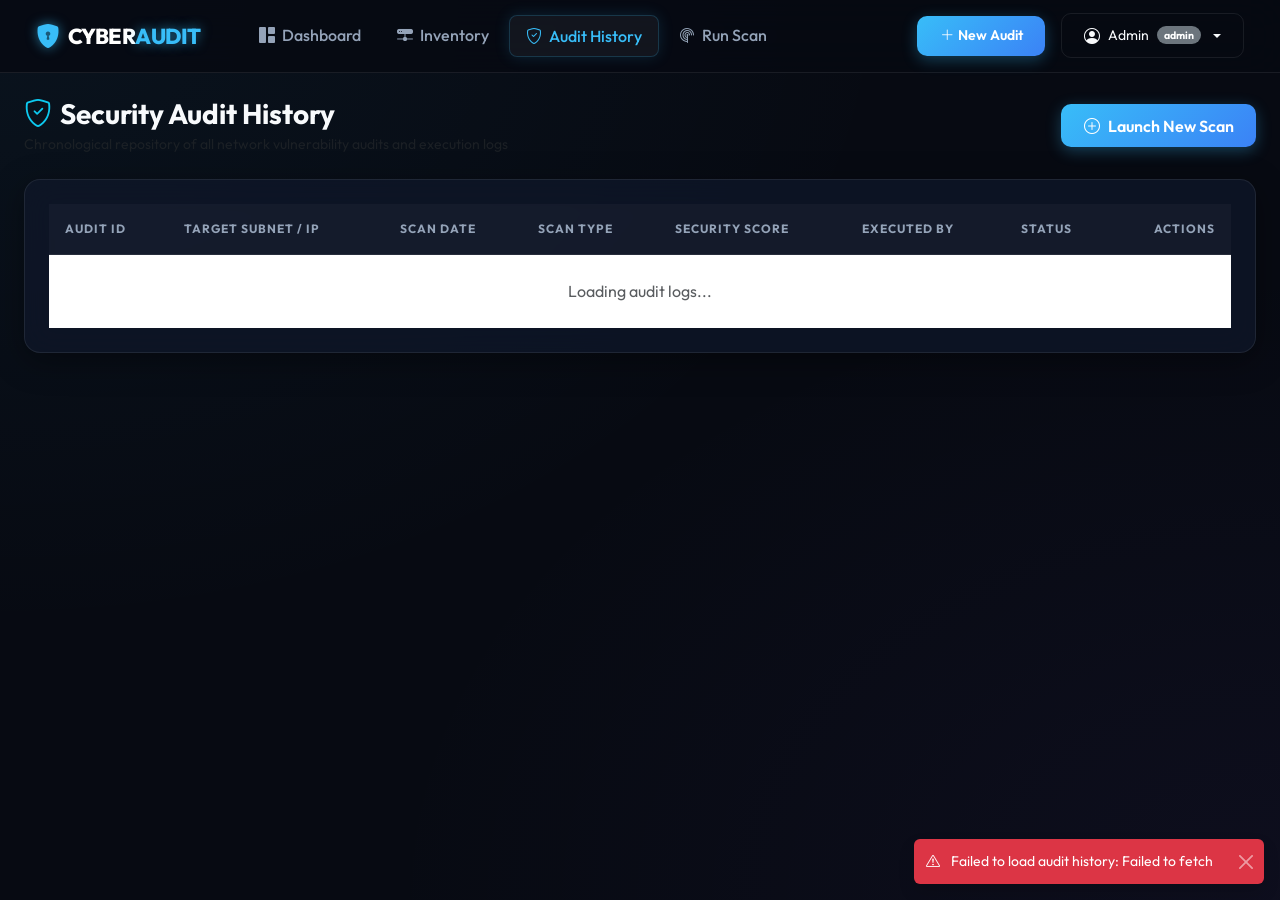
==== frontend/audit-details.html @ fce250d8 "dev started" ====
<!DOCTYPE html>
<html lang="en">
<head>
  <meta charset="UTF-8">
  <meta name="viewport" content="width=device-width, initial-scale=1.0">
  <title>Audit Report Details - Cybersecurity Audit Platform</title>
  <!-- Bootstrap 5 CSS -->
  <link href="https://cdn.jsdelivr.net/npm/bootstrap@5.3.2/dist/css/bootstrap.min.css" rel="stylesheet">
  <!-- Bootstrap Icons -->
  <link rel="stylesheet" href="https://cdn.jsdelivr.net/npm/bootstrap-icons@1.11.1/font/bootstrap-icons.css">
  <!-- Custom Cyber Styling -->
  <link rel="stylesheet" href="css/style.css">
</head>
<body>

  <!-- Mount Point for Top Navigation -->
  <div id="navbar-mount"></div>

  <!-- Main Container -->
  <main class="container-fluid px-lg-4 py-4">

    <!-- Back Button & Header Actions -->
    <div class="d-flex align-items-center justify-content-between mb-4">
      <a href="audits.html" class="btn btn-cyber-outline btn-sm d-inline-flex align-items-center gap-2">
        <i class="bi bi-arrow-left"></i> Back to Audit History
      </a>
      <div class="d-flex gap-2">
        <button id="rescan-current-btn" class="btn btn-cyber-primary btn-sm d-flex align-items-center gap-1">
          <i class="bi bi-arrow-repeat"></i> Re-run Audit
        </button>
        <button id="delete-current-btn" class="btn btn-cyber-danger btn-sm d-flex align-items-center gap-1">
          <i class="bi bi-trash"></i> Delete Report
        </button>
      </div>
    </div>

    <!-- Audit Header Hero Banner -->
    <div class="cyber-card p-4 mb-4" id="report-hero">
      <div class="text-center py-4 text-muted">Loading audit metadata...</div>
    </div>

    <!-- Statistics & Recommendations Grid -->
    <div class="row g-4 mb-4">
      <!-- Vulnerability Severity Count Cards -->
      <div class="col-lg-6">
        <div class="cyber-card p-4 h-100">
          <h5 class="fw-bold mb-3 d-flex align-items-center gap-2">
            <i class="bi bi-bar-chart-fill text-info"></i>
            <span>Vulnerability Metrics</span>
          </h5>
          <div class="row g-3" id="stats-grid">
            <div class="col-6 col-md-3 text-center p-3 rounded-3" style="background:rgba(244,63,94,0.1); border:1px solid rgba(244,63,94,0.2);">
              <div class="text-rose text-uppercase fw-semibold small">Critical</div>
              <h2 id="stat-critical" class="fw-bold mb-0 text-danger">0</h2>
            </div>
            <div class="col-6 col-md-3 text-center p-3 rounded-3" style="background:rgba(249,115,22,0.1); border:1px solid rgba(249,115,22,0.2);">
              <div class="text-uppercase fw-semibold small" style="color:var(--color-high);">High</div>
              <h2 id="stat-high" class="fw-bold mb-0" style="color:var(--color-high);">0</h2>
            </div>
            <div class="col-6 col-md-3 text-center p-3 rounded-3" style="background:rgba(234,179,8,0.1); border:1px solid rgba(234,179,8,0.2);">
              <div class="text-uppercase fw-semibold small" style="color:var(--color-medium);">Medium</div>
              <h2 id="stat-medium" class="fw-bold mb-0" style="color:var(--color-medium);">0</h2>
            </div>
            <div class="col-6 col-md-3 text-center p-3 rounded-3" style="background:rgba(6,182,212,0.1); border:1px solid rgba(6,182,212,0.2);">
              <div class="text-uppercase fw-semibold small" style="color:var(--color-low);">Low</div>
              <h2 id="stat-low" class="fw-bold mb-0" style="color:var(--color-low);">0</h2>
            </div>
          </div>
        </div>
      </div>

      <!-- Executive Recommendations -->
      <div class="col-lg-6">
        <div class="cyber-card p-4 h-100">
          <h5 class="fw-bold mb-3 d-flex align-items-center gap-2">
            <i class="bi bi-lightbulb-fill text-warning"></i>
            <span>Executive Remediation Guidance</span>
          </h5>
          <ul class="list-group list-group-flush bg-transparent" id="recommendations-list">
            <li class="list-group-item bg-transparent text-muted border-secondary py-2">No specific recommendations recorded.</li>
          </ul>
        </div>
      </div>
    </div>

    <!-- Scanned Devices & Findings Breakdown -->
    <div class="cyber-card p-4">
      <h5 class="fw-bold mb-3 d-flex align-items-center gap-2">
        <i class="bi bi-hdd-network-fill text-info"></i>
        <span>Scanned Devices & Vulnerability Breakdown</span>
      </h5>
      <div id="devices-container">
        <div class="text-center py-4 text-muted">Loading scanned hosts...</div>
      </div>
    </div>

  </main>

  <!-- Bootstrap Bundle JS -->
  <script src="https://cdn.jsdelivr.net/npm/bootstrap@5.3.2/dist/js/bootstrap.bundle.min.js"></script>
  <!-- Page Scripts -->
  <script type="module" src="js/audit-details.js"></script>
</body>
</html>
---- frontend/css/style.css ----
/* ==========================================================================
   Cybersecurity Audit Platform - Dark Theme & Glassmorphism Design System
   ========================================================================== */

@import url('https://fonts.googleapis.com/css2?family=Outfit:wght@300;400;500;600;700;800&family=JetBrains+Mono:wght@400;500;600&display=swap');

:root {
  --bg-dark: #070a12;
  --bg-card: rgba(15, 23, 42, 0.75);
  --bg-card-hover: rgba(30, 41, 59, 0.85);
  --border-color: rgba(255, 255, 255, 0.08);
  --border-glow: rgba(56, 189, 248, 0.3);

  --accent-cyan: #38bdf8;
  --accent-blue: #3b82f6;
  --accent-purple: #8b5cf6;

  --color-critical: #f43f5e;
  --color-high: #f97316;
  --color-medium: #eab308;
  --color-low: #06b6d4;
  --color-safe: #10b981;

  --text-main: #f8fafc;
  --text-muted: #94a3b8;

  --font-main: 'Outfit', -apple-system, BlinkMacSystemFont, sans-serif;
  --font-code: 'JetBrains Mono', monospace;
}

body {
  background-color: var(--bg-dark);
  background-image: 
    radial-gradient(at 0% 0%, rgba(56, 189, 248, 0.05) 0px, transparent 50%),
    radial-gradient(at 100% 100%, rgba(139, 92, 246, 0.05) 0px, transparent 50%);
  background-attachment: fixed;
  color: var(--text-main);
  font-family: var(--font-main);
  min-height: 100vh;
  margin: 0;
}

/* Scrollbar */
::-webkit-scrollbar {
  width: 8px;
  height: 8px;
}
::-webkit-scrollbar-track {
  background: var(--bg-dark);
}
::-webkit-scrollbar-thumb {
  background: rgba(255, 255, 255, 0.15);
  border-radius: 4px;
}
::-webkit-scrollbar-thumb:hover {
  background: var(--accent-cyan);
}

/* Glassmorphism Cards */
.cyber-card {
  background: var(--bg-card);
  backdrop-filter: blur(16px);
  -webkit-backdrop-filter: blur(16px);
  border: 1px solid var(--border-color);
  border-radius: 16px;
  box-shadow: 0 8px 32px 0 rgba(0, 0, 0, 0.37);
  transition: all 0.3s ease;
}

.cyber-card:hover {
  border-color: var(--border-glow);
  transform: translateY(-2px);
}

/* Navigation Bar */
.navbar-cyber {
  background: rgba(7, 10, 18, 0.85);
  backdrop-filter: blur(20px);
  border-bottom: 1px solid var(--border-color);
  padding: 0.8rem 1.5rem;
}

.navbar-brand {
  font-weight: 800;
  font-size: 1.35rem;
  letter-spacing: -0.5px;
  color: #fff !important;
}
.brand-glow {
  color: var(--accent-cyan);
  text-shadow: 0 0 12px rgba(56, 189, 248, 0.6);
}

.nav-link {
  color: var(--text-muted) !important;
  font-weight: 500;
  padding: 0.5rem 1rem !important;
  border-radius: 8px;
  transition: all 0.2s ease;
  margin: 0 2px;
}

.nav-link:hover, .nav-link.active {
  color: #fff !important;
  background: rgba(255, 255, 255, 0.05);
}

.nav-link.active {
  color: var(--accent-cyan) !important;
  border: 1px solid rgba(56, 189, 248, 0.2);
  box-shadow: 0 0 15px rgba(56, 189, 248, 0.15);
}

/* Buttons */
.btn-cyber-primary {
  background: linear-gradient(135deg, var(--accent-cyan), var(--accent-blue));
  border: none;
  color: #fff;
  font-weight: 600;
  border-radius: 10px;
  padding: 0.6rem 1.4rem;
  box-shadow: 0 4px 15px rgba(56, 189, 248, 0.3);
  transition: all 0.3s ease;
}
.btn-cyber-primary:hover {
  transform: translateY(-1px);
  box-shadow: 0 6px 20px rgba(56, 189, 248, 0.5);
  color: #fff;
}

.btn-cyber-outline {
  background: transparent;
  border: 1px solid var(--border-color);
  color: var(--text-main);
  border-radius: 10px;
  padding: 0.6rem 1.4rem;
  transition: all 0.3s ease;
}
.btn-cyber-outline:hover {
  background: rgba(255, 255, 255, 0.08);
  border-color: var(--accent-cyan);
  color: var(--accent-cyan);
}

.btn-cyber-danger {
  background: rgba(244, 63, 94, 0.15);
  border: 1px solid rgba(244, 63, 94, 0.3);
  color: var(--color-critical);
  border-radius: 10px;
  padding: 0.4rem 1rem;
  transition: all 0.3s ease;
}
.btn-cyber-danger:hover {
  background: var(--color-critical);
  color: #fff;
}

/* Badges */
.badge-cyber {
  font-weight: 600;
  padding: 0.35em 0.75em;
  border-radius: 6px;
  font-size: 0.75rem;
  letter-spacing: 0.5px;
  text-transform: uppercase;
}
.bg-critical {
  background: rgba(244, 63, 94, 0.2);
  color: #fecdd3;
  border: 1px solid rgba(244, 63, 94, 0.4);
}
.bg-high {
  background: rgba(249, 115, 22, 0.2);
  color: #ffedd5;
  border: 1px solid rgba(249, 115, 22, 0.4);
}
.bg-medium {
  background: rgba(234, 179, 8, 0.2);
  color: #fef08a;
  border: 1px solid rgba(234, 179, 8, 0.4);
}
.bg-low {
  background: rgba(6, 182, 212, 0.2);
  color: #cffaff;
  border: 1px solid rgba(6, 182, 212, 0.4);
}
.bg-safe {
  background: rgba(16, 185, 129, 0.2);
  color: #a7f3d0;
  border: 1px solid rgba(16, 185, 129, 0.4);
}

/* Security Score Radial Gauge */
.score-circle {
  width: 140px;
  height: 140px;
  border-radius: 50%;
  background: conic-gradient(var(--score-color, var(--accent-cyan)) calc(var(--score, 0) * 1%), rgba(255, 255, 255, 0.05) 0);
  display: flex;
  align-items: center;
  justify-content: center;
  position: relative;
  box-shadow: 0 0 25px rgba(56, 189, 248, 0.2);
}
.score-inner {
  width: 110px;
  height: 110px;
  border-radius: 50%;
  background: #0b1120;
  display: flex;
  flex-direction: column;
  align-items: center;
  justify-content: center;
}
.score-val {
  font-size: 2.2rem;
  font-weight: 800;
  color: #fff;
  line-height: 1;
}
.score-lbl {
  font-size: 0.65rem;
  color: var(--text-muted);
  text-transform: uppercase;
  letter-spacing: 1px;
}

/* Tables */
.table-cyber {
  color: var(--text-main);
  vertical-align: middle;
}
.table-cyber th {
  background: rgba(255, 255, 255, 0.03);
  color: var(--text-muted);
  font-size: 0.75rem;
  text-transform: uppercase;
  letter-spacing: 1px;
  border-bottom: 1px solid var(--border-color);
  padding: 1rem;
}
.table-cyber td {
  border-bottom: 1px solid rgba(255, 255, 255, 0.04);
  padding: 1rem;
}
.table-cyber tbody tr:hover {
  background: rgba(255, 255, 255, 0.03);
}

/* Status Indicator Dot */
.status-dot {
  width: 8px;
  height: 8px;
  border-radius: 50%;
  display: inline-block;
  margin-right: 6px;
}
.dot-online {
  background-color: var(--color-safe);
  box-shadow: 0 0 8px var(--color-safe);
}
.dot-offline {
  background-color: var(--color-critical);
}

/* Radar Scan Pulse */
.radar-container {
  width: 220px;
  height: 220px;
  border-radius: 50%;
  border: 1px solid rgba(56, 189, 248, 0.3);
  position: relative;
  display: flex;
  align-items: center;
  justify-content: center;
  margin: 0 auto;
}
.radar-container::before {
  content: '';
  position: absolute;
  width: 140px;
  height: 140px;
  border-radius: 50%;
  border: 1px dashed rgba(56, 189, 248, 0.2);
}
.radar-sweep {
  position: absolute;
  width: 110px;
  height: 110px;
  top: 0;
  right: 0;
  background: linear-gradient(45deg, rgba(56, 189, 248, 0.4), transparent);
  border-radius: 100% 0 0 0;
  transform-origin: bottom left;
  animation: radar-spin 2s linear infinite;
}

@keyframes radar-spin {
  from { transform: rotate(0deg); }
  to { transform: rotate(360deg); }
}

/* Code font snippet */
.code-box {
  font-family: var(--font-code);
  background: rgba(0, 0, 0, 0.4);
  border-radius: 6px;
  padding: 0.25rem 0.5rem;
  color: var(--accent-cyan);
  font-size: 0.85rem;
}
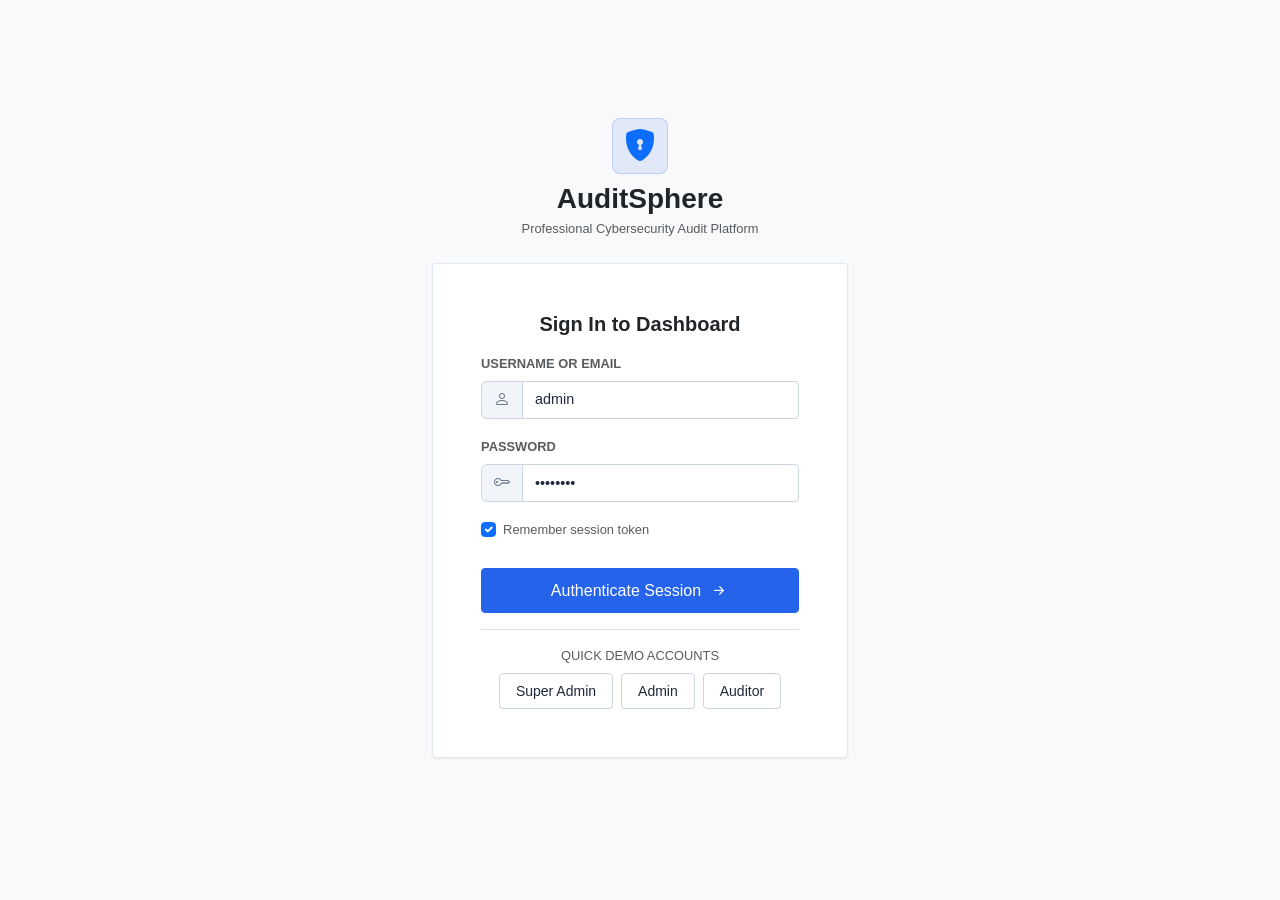
==== commit fd8ef485: "front started engine changes started" ====
--- a/frontend/audit-details.html
+++ b/frontend/audit-details.html
@@ -3,102 +3,174 @@
 <head>
   <meta charset="UTF-8">
   <meta name="viewport" content="width=device-width, initial-scale=1.0">
-  <title>Audit Report Details - Cybersecurity Audit Platform</title>
+  <title>Audit Details - AuditSphere</title>
   <!-- Bootstrap 5 CSS -->
   <link href="https://cdn.jsdelivr.net/npm/bootstrap@5.3.2/dist/css/bootstrap.min.css" rel="stylesheet">
   <!-- Bootstrap Icons -->
   <link rel="stylesheet" href="https://cdn.jsdelivr.net/npm/bootstrap-icons@1.11.1/font/bootstrap-icons.css">
-  <!-- Custom Cyber Styling -->
+  <!-- Custom Styling -->
   <link rel="stylesheet" href="css/style.css">
 </head>
 <body>
 
-  <!-- Mount Point for Top Navigation -->
+  <!-- Sidebar & Topbar Mount Point -->
   <div id="navbar-mount"></div>
 
-  <!-- Main Container -->
-  <main class="container-fluid px-lg-4 py-4">
-
-    <!-- Back Button & Header Actions -->
-    <div class="d-flex align-items-center justify-content-between mb-4">
-      <a href="audits.html" class="btn btn-cyber-outline btn-sm d-inline-flex align-items-center gap-2">
-        <i class="bi bi-arrow-left"></i> Back to Audit History
-      </a>
-      <div class="d-flex gap-2">
-        <button id="rescan-current-btn" class="btn btn-cyber-primary btn-sm d-flex align-items-center gap-1">
-          <i class="bi bi-arrow-repeat"></i> Re-run Audit
-        </button>
-        <button id="delete-current-btn" class="btn btn-cyber-danger btn-sm d-flex align-items-center gap-1">
-          <i class="bi bi-trash"></i> Delete Report
-        </button>
-      </div>
-    </div>
-
-    <!-- Audit Header Hero Banner -->
-    <div class="cyber-card p-4 mb-4" id="report-hero">
-      <div class="text-center py-4 text-muted">Loading audit metadata...</div>
-    </div>
-
-    <!-- Statistics & Recommendations Grid -->
-    <div class="row g-4 mb-4">
-      <!-- Vulnerability Severity Count Cards -->
-      <div class="col-lg-6">
-        <div class="cyber-card p-4 h-100">
-          <h5 class="fw-bold mb-3 d-flex align-items-center gap-2">
-            <i class="bi bi-bar-chart-fill text-info"></i>
-            <span>Vulnerability Metrics</span>
-          </h5>
-          <div class="row g-3" id="stats-grid">
-            <div class="col-6 col-md-3 text-center p-3 rounded-3" style="background:rgba(244,63,94,0.1); border:1px solid rgba(244,63,94,0.2);">
-              <div class="text-rose text-uppercase fw-semibold small">Critical</div>
-              <h2 id="stat-critical" class="fw-bold mb-0 text-danger">0</h2>
-            </div>
-            <div class="col-6 col-md-3 text-center p-3 rounded-3" style="background:rgba(249,115,22,0.1); border:1px solid rgba(249,115,22,0.2);">
-              <div class="text-uppercase fw-semibold small" style="color:var(--color-high);">High</div>
-              <h2 id="stat-high" class="fw-bold mb-0" style="color:var(--color-high);">0</h2>
-            </div>
-            <div class="col-6 col-md-3 text-center p-3 rounded-3" style="background:rgba(234,179,8,0.1); border:1px solid rgba(234,179,8,0.2);">
-              <div class="text-uppercase fw-semibold small" style="color:var(--color-medium);">Medium</div>
-              <h2 id="stat-medium" class="fw-bold mb-0" style="color:var(--color-medium);">0</h2>
-            </div>
-            <div class="col-6 col-md-3 text-center p-3 rounded-3" style="background:rgba(6,182,212,0.1); border:1px solid rgba(6,182,212,0.2);">
-              <div class="text-uppercase fw-semibold small" style="color:var(--color-low);">Low</div>
-              <h2 id="stat-low" class="fw-bold mb-0" style="color:var(--color-low);">0</h2>
-            </div>
-          </div>
+  <!-- Main Content Wrapper -->
+  <main class="main-wrapper">
+    <div class="content-container">
+      
+      <!-- Page Header & Action Bar -->
+      <div class="d-flex flex-wrap justify-content-between align-items-center mb-4 gap-2 border-bottom pb-3">
+        <div>
+          <h2 class="fw-bold mb-1 text-dark" id="page-title">Audit Report Detail</h2>
+          <p class="text-muted mb-0">Detailed vulnerability analysis, threat severity metrics, CVE intelligence, and historical comparisons.</p>
+        </div>
+        <div class="d-flex gap-2">
+          <a href="#" id="download-pdf-btn" target="_blank" class="btn btn-cyber-outline">
+            <i class="bi bi-file-earmark-pdf me-1"></i>Download PDF
+          </a>
+          <button id="rescan-current-btn" class="btn btn-cyber-primary">
+            <i class="bi bi-arrow-repeat me-1"></i>Re-run Audit
+          </button>
+          <button id="delete-current-btn" class="btn btn-cyber-danger">
+            <i class="bi bi-trash"></i>
+          </button>
         </div>
       </div>
 
-      <!-- Executive Recommendations -->
-      <div class="col-lg-6">
-        <div class="cyber-card p-4 h-100">
-          <h5 class="fw-bold mb-3 d-flex align-items-center gap-2">
-            <i class="bi bi-lightbulb-fill text-warning"></i>
-            <span>Executive Remediation Guidance</span>
-          </h5>
-          <ul class="list-group list-group-flush bg-transparent" id="recommendations-list">
-            <li class="list-group-item bg-transparent text-muted border-secondary py-2">No specific recommendations recorded.</li>
-          </ul>
+      <!-- Main Columns Grid -->
+      <div class="row g-4">
+        
+        <!-- Left Column: Score, Statistics, Metadata, Recommendations -->
+        <div class="col-lg-4">
+          
+          <!-- Overall Security Score Card (full mode only) -->
+          <div id="score-section" class="cyber-card text-center mb-4">
+            <h6 class="stat-card-title mb-3">Overall Security Score</h6>
+            <div id="score-circle-element" class="score-circle mb-3" style="--score: 0; --score-color: var(--primary);">
+              <div class="score-inner">
+                <span id="score-value" class="score-val">--</span>
+                <span class="score-lbl">Score</span>
+              </div>
+            </div>
+            <h5 class="fw-bold mb-1 text-dark" id="score-text-status">Analyzing...</h5>
+            <span class="text-muted small">Postured security score index</span>
+          </div>
+
+          <!-- Audit Metadata Card -->
+          <div class="cyber-card mb-4">
+            <h5 class="fw-bold mb-3 text-dark">
+              <i class="bi bi-info-circle me-1 text-primary"></i>Audit Metadata
+            </h5>
+            <div class="d-flex flex-column gap-2 small text-dark" id="metadata-details">
+              <div class="d-flex justify-content-between border-bottom pb-1.5">
+                <span class="text-muted">Target Network</span>
+                <span class="code-box" id="meta-target">--</span>
+              </div>
+              <div class="d-flex justify-content-between border-bottom pb-1.5">
+                <span class="text-muted">Scan Date</span>
+                <span class="fw-semibold" id="meta-date">--</span>
+              </div>
+              <div class="d-flex justify-content-between border-bottom pb-1.5">
+                <span class="text-muted">Scan Type</span>
+                <span class="fw-semibold text-uppercase text-primary" id="meta-type">--</span>
+              </div>
+              <div class="d-flex justify-content-between border-bottom pb-1.5">
+                <span class="text-muted">Scanner Version</span>
+                <span class="fw-semibold" id="meta-scanner">--</span>
+              </div>
+              <div class="d-flex justify-content-between border-bottom pb-1.5">
+                <span class="text-muted">Rules Version</span>
+                <span class="fw-semibold" id="meta-rules">--</span>
+              </div>
+              <div class="d-flex justify-content-between">
+                <span class="text-muted">Executed By</span>
+                <span class="fw-semibold" id="meta-executor">--</span>
+              </div>
+            </div>
+          </div>
+
+          <!-- Statistics Severity Counters Card (full mode only) -->
+          <div id="stats-section" class="cyber-card mb-4">
+            <h5 class="fw-bold mb-3 text-dark">
+              <i class="bi bi-bug me-1 text-primary"></i>Vulnerability Statistics
+            </h5>
+            <div class="row g-2 text-center text-dark">
+              <div class="col-6">
+                <div class="p-2 border rounded bg-light">
+                  <span class="text-danger fw-bold fs-4 d-block" id="stat-critical">0</span>
+                  <span class="text-muted small uppercase">Critical</span>
+                </div>
+              </div>
+              <div class="col-6">
+                <div class="p-2 border rounded bg-light">
+                  <span class="text-warning fw-bold fs-4 d-block" id="stat-high">0</span>
+                  <span class="text-muted small uppercase">High</span>
+                </div>
+              </div>
+              <div class="col-6">
+                <div class="p-2 border rounded bg-light">
+                  <span class="text-primary fw-bold fs-4 d-block" id="stat-medium">0</span>
+                  <span class="text-muted small uppercase">Medium</span>
+                </div>
+              </div>
+              <div class="col-6">
+                <div class="p-2 border rounded bg-light">
+                  <span class="text-info fw-bold fs-4 d-block" id="stat-low">0</span>
+                  <span class="text-muted small uppercase">Low</span>
+                </div>
+              </div>
+            </div>
+          </div>
+
+          <!-- Recommendations List (full mode only) -->
+          <div id="recommendations-section" class="cyber-card">
+            <h5 class="fw-bold mb-3 text-dark">
+              <i class="bi bi-shield-check me-1 text-primary"></i>Remediation Plan
+            </h5>
+            <ol class="list-group list-group-numbered list-group-flush small" id="recommendations-list">
+              <li class="list-group-item text-muted">No recommendations generated.</li>
+            </ol>
+          </div>
+
         </div>
+
+        <!-- Right Column: Comparison, Devices & Findings Details -->
+        <div class="col-lg-8">
+          
+          <!-- Historical Comparison Card Slot -->
+          <div id="comparison-card" class="cyber-card mb-4 d-none">
+            <h5 class="fw-bold mb-2 text-dark">
+              <i class="bi bi-clock-history me-1 text-primary"></i>Historical Audit Comparison
+            </h5>
+            <div id="comparison-content"></div>
+          </div>
+
+          <!-- Devices Breakdown Card -->
+          <div class="cyber-card">
+            <h5 class="fw-bold mb-3 text-dark">
+              <i class="bi bi-hdd-stack me-1 text-primary"></i><span id="devices-section-title">Discovered Host Breakdowns</span>
+            </h5>
+            <p class="text-muted small">Select a host below to expand service details, CVE vulnerabilities, and NSE script findings.</p>
+            
+            <div id="devices-container">
+              <div class="text-center py-4 text-muted">
+                <div class="spinner-border spinner-border-sm text-primary me-2"></div> Loading discovered devices...
+              </div>
+            </div>
+          </div>
+
+        </div>
+
       </div>
+
     </div>
-
-    <!-- Scanned Devices & Findings Breakdown -->
-    <div class="cyber-card p-4">
-      <h5 class="fw-bold mb-3 d-flex align-items-center gap-2">
-        <i class="bi bi-hdd-network-fill text-info"></i>
-        <span>Scanned Devices & Vulnerability Breakdown</span>
-      </h5>
-      <div id="devices-container">
-        <div class="text-center py-4 text-muted">Loading scanned hosts...</div>
-      </div>
-    </div>
-
   </main>
 
   <!-- Bootstrap Bundle JS -->
   <script src="https://cdn.jsdelivr.net/npm/bootstrap@5.3.2/dist/js/bootstrap.bundle.min.js"></script>
   <!-- Page Scripts -->
-  <script type="module" src="js/audit-details.js"></script>
+  <script type="module" src="js/audit-details.js?v=1.0.3"></script>
 </body>
 </html>
--- a/frontend/css/style.css
+++ b/frontend/css/style.css
@@ -1,311 +1,531 @@
 /* ==========================================================================
-   Cybersecurity Audit Platform - Dark Theme & Glassmorphism Design System
-   ========================================================================== */
-
-@import url('https://fonts.googleapis.com/css2?family=Outfit:wght@300;400;500;600;700;800&family=JetBrains+Mono:wght@400;500;600&display=swap');
+   AuditSphere — Professional Cybersecurity Audit Platform
+   Clean Technical Design System
+   ========================================================================= */
 
 :root {
-  --bg-dark: #070a12;
-  --bg-card: rgba(15, 23, 42, 0.75);
-  --bg-card-hover: rgba(30, 41, 59, 0.85);
-  --border-color: rgba(255, 255, 255, 0.08);
-  --border-glow: rgba(56, 189, 248, 0.3);
-
-  --accent-cyan: #38bdf8;
-  --accent-blue: #3b82f6;
-  --accent-purple: #8b5cf6;
-
-  --color-critical: #f43f5e;
+  --primary: #2563eb;
+  --primary-hover: #1d4ed8;
+  --dark-navy: #0f172a;
+  --sidebar-bg: #1e293b;
+  --bg-light: #f8fafc;
+  --text-dark: #1e293b;
+  --text-muted: #64748b;
+  --border-color: #e2e8f0;
+  
+  --color-critical: #ef4444;
   --color-high: #f97316;
-  --color-medium: #eab308;
+  --color-medium: #f59e0b;
   --color-low: #06b6d4;
   --color-safe: #10b981;
-
-  --text-main: #f8fafc;
-  --text-muted: #94a3b8;
-
-  --font-main: 'Outfit', -apple-system, BlinkMacSystemFont, sans-serif;
-  --font-code: 'JetBrains Mono', monospace;
 }
 
 body {
-  background-color: var(--bg-dark);
-  background-image: 
-    radial-gradient(at 0% 0%, rgba(56, 189, 248, 0.05) 0px, transparent 50%),
-    radial-gradient(at 100% 100%, rgba(139, 92, 246, 0.05) 0px, transparent 50%);
-  background-attachment: fixed;
-  color: var(--text-main);
-  font-family: var(--font-main);
+  background-color: var(--bg-light);
+  color: var(--text-dark);
+  font-family: -apple-system, BlinkMacSystemFont, "Segoe UI", Roboto, Helvetica, Arial, sans-serif;
+  font-size: 0.92rem;
+  margin: 0;
+  padding: 0;
+}
+
+/* Custom Scrollbar */
+::-webkit-scrollbar {
+  width: 6px;
+  height: 6px;
+}
+::-webkit-scrollbar-track {
+  background: var(--bg-light);
+}
+::-webkit-scrollbar-thumb {
+  background: #cbd5e1;
+  border-radius: 3px;
+}
+::-webkit-scrollbar-thumb:hover {
+  background: #94a3b8;
+}
+
+/* Sidebar Styling */
+.sidebar {
+  position: fixed;
+  top: 0;
+  bottom: 0;
+  left: 0;
+  width: 240px;
+  background-color: var(--sidebar-bg);
+  color: #f1f5f9;
+  z-index: 1000;
+  padding: 0;
+  border-right: 1px solid rgba(255, 255, 255, 0.1);
+  display: flex;
+  flex-direction: column;
+  transition: all 0.3s ease;
+}
+
+.sidebar .brand {
+  padding: 1.2rem 1.5rem;
+  font-weight: 700;
+  font-size: 1.1rem;
+  letter-spacing: 0.5px;
+  color: #ffffff;
+  border-bottom: 1px solid rgba(255, 255, 255, 0.1);
+  background-color: var(--dark-navy);
+}
+
+.sidebar .nav-links {
+  padding: 1rem 0.5rem;
+  flex-grow: 1;
+}
+
+.sidebar .nav-item-link {
+  display: flex;
+  align-items: center;
+  gap: 12px;
+  padding: 0.65rem 1rem;
+  color: #cbd5e1;
+  text-decoration: none;
+  font-size: 0.88rem;
+  font-weight: 500;
+  border-radius: 4px;
+  margin-bottom: 4px;
+  transition: all 0.15s;
+}
+
+.sidebar .nav-item-link:hover {
+  background-color: rgba(255, 255, 255, 0.05);
+  color: #ffffff;
+}
+
+.sidebar .nav-item-link.active {
+  background-color: var(--primary);
+  color: #ffffff;
+}
+
+/* Main Layout Positioning */
+.main-wrapper {
+  margin-left: 240px;
   min-height: 100vh;
+  display: flex;
+  flex-direction: column;
+  transition: all 0.3s ease;
+}
+
+/* Top Navbar Styling */
+.top-navbar {
+  height: 56px;
+  background-color: #ffffff;
+  border-bottom: 1px solid var(--border-color);
+  display: flex;
+  align-items: center;
+  justify-content: space-between;
+  padding: 0 1.5rem;
+  position: sticky;
+  top: 0;
+  z-index: 990;
+}
+
+.top-navbar .project-title {
+  font-weight: 600;
+  font-size: 1rem;
+  color: var(--dark-navy);
   margin: 0;
 }
 
-/* Scrollbar */
-::-webkit-scrollbar {
-  width: 8px;
-  height: 8px;
-}
-::-webkit-scrollbar-track {
-  background: var(--bg-dark);
-}
-::-webkit-scrollbar-thumb {
-  background: rgba(255, 255, 255, 0.15);
+.top-navbar .user-info {
+  display: flex;
+  align-items: center;
+  gap: 15px;
+  font-size: 0.85rem;
+}
+
+.top-navbar .user-details {
+  text-align: right;
+}
+
+.top-navbar .user-name {
+  font-weight: 600;
+  color: var(--text-dark);
+}
+
+.top-navbar .user-role {
+  font-size: 0.75rem;
+  color: var(--text-muted);
+}
+
+/* Content Container */
+.content-container {
+  padding: 1.5rem;
+  flex-grow: 1;
+}
+
+/* Clean Cards - Minimal shadow and sharp corners */
+.cyber-card {
+  background-color: #ffffff;
+  border: 1px solid var(--border-color);
   border-radius: 4px;
-}
-::-webkit-scrollbar-thumb:hover {
-  background: var(--accent-cyan);
-}
-
-/* Glassmorphism Cards */
-.cyber-card {
-  background: var(--bg-card);
-  backdrop-filter: blur(16px);
-  -webkit-backdrop-filter: blur(16px);
-  border: 1px solid var(--border-color);
-  border-radius: 16px;
-  box-shadow: 0 8px 32px 0 rgba(0, 0, 0, 0.37);
-  transition: all 0.3s ease;
-}
-
-.cyber-card:hover {
-  border-color: var(--border-glow);
-  transform: translateY(-2px);
-}
-
-/* Navigation Bar */
-.navbar-cyber {
-  background: rgba(7, 10, 18, 0.85);
-  backdrop-filter: blur(20px);
+  padding: 1.25rem;
+  margin-bottom: 1.5rem;
+  box-shadow: 0 1px 3px rgba(0, 0, 0, 0.05);
+}
+
+.cyber-card-header {
   border-bottom: 1px solid var(--border-color);
-  padding: 0.8rem 1.5rem;
-}
-
-.navbar-brand {
-  font-weight: 800;
-  font-size: 1.35rem;
-  letter-spacing: -0.5px;
-  color: #fff !important;
-}
-.brand-glow {
-  color: var(--accent-cyan);
-  text-shadow: 0 0 12px rgba(56, 189, 248, 0.6);
-}
-
-.nav-link {
-  color: var(--text-muted) !important;
-  font-weight: 500;
-  padding: 0.5rem 1rem !important;
-  border-radius: 8px;
-  transition: all 0.2s ease;
-  margin: 0 2px;
-}
-
-.nav-link:hover, .nav-link.active {
-  color: #fff !important;
-  background: rgba(255, 255, 255, 0.05);
-}
-
-.nav-link.active {
-  color: var(--accent-cyan) !important;
-  border: 1px solid rgba(56, 189, 248, 0.2);
-  box-shadow: 0 0 15px rgba(56, 189, 248, 0.15);
-}
-
-/* Buttons */
-.btn-cyber-primary {
-  background: linear-gradient(135deg, var(--accent-cyan), var(--accent-blue));
-  border: none;
-  color: #fff;
+  padding-bottom: 0.75rem;
+  margin-bottom: 1.25rem;
+}
+
+/* Statistic Cards Layout */
+.stat-card-title {
+  font-size: 0.75rem;
   font-weight: 600;
-  border-radius: 10px;
-  padding: 0.6rem 1.4rem;
-  box-shadow: 0 4px 15px rgba(56, 189, 248, 0.3);
-  transition: all 0.3s ease;
-}
-.btn-cyber-primary:hover {
-  transform: translateY(-1px);
-  box-shadow: 0 6px 20px rgba(56, 189, 248, 0.5);
-  color: #fff;
-}
-
-.btn-cyber-outline {
-  background: transparent;
-  border: 1px solid var(--border-color);
-  color: var(--text-main);
-  border-radius: 10px;
-  padding: 0.6rem 1.4rem;
-  transition: all 0.3s ease;
-}
-.btn-cyber-outline:hover {
-  background: rgba(255, 255, 255, 0.08);
-  border-color: var(--accent-cyan);
-  color: var(--accent-cyan);
-}
-
-.btn-cyber-danger {
-  background: rgba(244, 63, 94, 0.15);
-  border: 1px solid rgba(244, 63, 94, 0.3);
-  color: var(--color-critical);
-  border-radius: 10px;
-  padding: 0.4rem 1rem;
-  transition: all 0.3s ease;
-}
-.btn-cyber-danger:hover {
-  background: var(--color-critical);
-  color: #fff;
-}
-
-/* Badges */
-.badge-cyber {
-  font-weight: 600;
-  padding: 0.35em 0.75em;
-  border-radius: 6px;
-  font-size: 0.75rem;
-  letter-spacing: 0.5px;
-  text-transform: uppercase;
-}
-.bg-critical {
-  background: rgba(244, 63, 94, 0.2);
-  color: #fecdd3;
-  border: 1px solid rgba(244, 63, 94, 0.4);
-}
-.bg-high {
-  background: rgba(249, 115, 22, 0.2);
-  color: #ffedd5;
-  border: 1px solid rgba(249, 115, 22, 0.4);
-}
-.bg-medium {
-  background: rgba(234, 179, 8, 0.2);
-  color: #fef08a;
-  border: 1px solid rgba(234, 179, 8, 0.4);
-}
-.bg-low {
-  background: rgba(6, 182, 212, 0.2);
-  color: #cffaff;
-  border: 1px solid rgba(6, 182, 212, 0.4);
-}
-.bg-safe {
-  background: rgba(16, 185, 129, 0.2);
-  color: #a7f3d0;
-  border: 1px solid rgba(16, 185, 129, 0.4);
-}
-
-/* Security Score Radial Gauge */
-.score-circle {
-  width: 140px;
-  height: 140px;
-  border-radius: 50%;
-  background: conic-gradient(var(--score-color, var(--accent-cyan)) calc(var(--score, 0) * 1%), rgba(255, 255, 255, 0.05) 0);
-  display: flex;
-  align-items: center;
-  justify-content: center;
-  position: relative;
-  box-shadow: 0 0 25px rgba(56, 189, 248, 0.2);
-}
-.score-inner {
-  width: 110px;
-  height: 110px;
-  border-radius: 50%;
-  background: #0b1120;
-  display: flex;
-  flex-direction: column;
-  align-items: center;
-  justify-content: center;
-}
-.score-val {
-  font-size: 2.2rem;
-  font-weight: 800;
-  color: #fff;
-  line-height: 1;
-}
-.score-lbl {
-  font-size: 0.65rem;
   color: var(--text-muted);
   text-transform: uppercase;
-  letter-spacing: 1px;
-}
-
-/* Tables */
+  letter-spacing: 0.5px;
+  margin-bottom: 0.5rem;
+}
+
+.stat-card-value {
+  font-size: 1.65rem;
+  font-weight: 700;
+  color: var(--dark-navy);
+  line-height: 1.2;
+}
+
+.stat-card-desc {
+  font-size: 0.75rem;
+  color: var(--text-muted);
+  margin-top: 0.25rem;
+}
+
+/* Clean Tables */
 .table-cyber {
-  color: var(--text-main);
+  background-color: #ffffff;
+  width: 100%;
+}
+
+.table-cyber th {
+  font-weight: 600;
+  font-size: 0.78rem;
+  text-transform: uppercase;
+  color: var(--text-muted);
+  letter-spacing: 0.5px;
+  border-bottom: 2px solid var(--border-color);
+  padding: 0.65rem 0.75rem;
+  background-color: #f8fafc;
+}
+
+.table-cyber td {
+  padding: 0.65rem 0.75rem;
+  border-bottom: 1px solid var(--border-color);
   vertical-align: middle;
-}
-.table-cyber th {
-  background: rgba(255, 255, 255, 0.03);
-  color: var(--text-muted);
-  font-size: 0.75rem;
-  text-transform: uppercase;
-  letter-spacing: 1px;
-  border-bottom: 1px solid var(--border-color);
-  padding: 1rem;
-}
-.table-cyber td {
-  border-bottom: 1px solid rgba(255, 255, 255, 0.04);
-  padding: 1rem;
-}
+  font-size: 0.88rem;
+}
+
 .table-cyber tbody tr:hover {
-  background: rgba(255, 255, 255, 0.03);
+  background-color: #f8fafc;
 }
 
 /* Status Indicator Dot */
 .status-dot {
-  width: 8px;
-  height: 8px;
+  width: 7px;
+  height: 7px;
   border-radius: 50%;
   display: inline-block;
   margin-right: 6px;
 }
+
 .dot-online {
   background-color: var(--color-safe);
-  box-shadow: 0 0 8px var(--color-safe);
-}
+}
+
 .dot-offline {
   background-color: var(--color-critical);
 }
 
-/* Radar Scan Pulse */
-.radar-container {
-  width: 220px;
-  height: 220px;
+/* Badges for severity */
+.badge-cyber {
+  font-weight: 600;
+  font-size: 0.72rem;
+  padding: 0.25em 0.5em;
+  border-radius: 3px;
+  text-transform: uppercase;
+  display: inline-block;
+}
+
+.bg-critical {
+  background-color: #fee2e2;
+  color: #991b1b;
+  border: 1px solid #fca5a5;
+}
+
+.bg-high {
+  background-color: #ffedd5;
+  color: #9a3412;
+  border: 1px solid #fed7aa;
+}
+
+.bg-medium {
+  background-color: #fef9c3;
+  color: #854d0e;
+  border: 1px solid #fef08a;
+}
+
+.bg-low {
+  background-color: #e0f2fe;
+  color: #0369a1;
+  border: 1px solid #bae6fd;
+}
+
+.bg-safe {
+  background-color: #d1fae5;
+  color: #065f46;
+  border: 1px solid #a7f3d0;
+}
+
+/* Gauge circle styling */
+.score-circle {
+  width: 90px;
+  height: 90px;
   border-radius: 50%;
-  border: 1px solid rgba(56, 189, 248, 0.3);
-  position: relative;
+  background: conic-gradient(var(--score-color, var(--primary)) calc(var(--score, 0) * 1%), #f1f5f9 0);
   display: flex;
   align-items: center;
   justify-content: center;
   margin: 0 auto;
 }
-.radar-container::before {
-  content: '';
-  position: absolute;
-  width: 140px;
-  height: 140px;
+
+.score-inner {
+  width: 72px;
+  height: 72px;
   border-radius: 50%;
-  border: 1px dashed rgba(56, 189, 248, 0.2);
-}
-.radar-sweep {
-  position: absolute;
-  width: 110px;
-  height: 110px;
-  top: 0;
-  right: 0;
-  background: linear-gradient(45deg, rgba(56, 189, 248, 0.4), transparent);
-  border-radius: 100% 0 0 0;
-  transform-origin: bottom left;
-  animation: radar-spin 2s linear infinite;
-}
-
-@keyframes radar-spin {
-  from { transform: rotate(0deg); }
-  to { transform: rotate(360deg); }
-}
-
-/* Code font snippet */
+  background-color: #ffffff;
+  display: flex;
+  flex-direction: column;
+  align-items: center;
+  justify-content: center;
+  border: 1px solid var(--border-color);
+}
+
+.score-val {
+  font-size: 1.35rem;
+  font-weight: 700;
+  color: var(--dark-navy);
+}
+
+.score-lbl {
+  font-size: 0.6rem;
+  color: var(--text-muted);
+  text-transform: uppercase;
+}
+
+/* Custom buttons */
+.btn-cyber-primary {
+  background-color: var(--primary);
+  border: 1px solid var(--primary);
+  color: #ffffff;
+  font-weight: 500;
+  border-radius: 4px;
+  padding: 0.4rem 1rem;
+  transition: all 0.15s;
+}
+
+.btn-cyber-primary:hover, .btn-cyber-primary:focus {
+  background-color: var(--primary-hover);
+  border-color: var(--primary-hover);
+  color: #ffffff;
+}
+
+.btn-cyber-outline {
+  background-color: transparent;
+  border: 1px solid #cbd5e1;
+  color: var(--text-dark);
+  font-weight: 500;
+  border-radius: 4px;
+  padding: 0.4rem 1rem;
+  transition: all 0.15s;
+}
+
+.btn-cyber-outline:hover, .btn-cyber-outline:focus {
+  background-color: #f1f5f9;
+  border-color: #94a3b8;
+  color: var(--text-dark);
+}
+
+.btn-cyber-danger {
+  background-color: transparent;
+  border: 1px solid #fca5a5;
+  color: var(--color-critical);
+  font-weight: 500;
+  border-radius: 4px;
+  padding: 0.35rem 0.85rem;
+  transition: all 0.15s;
+}
+
+.btn-cyber-danger:hover, .btn-cyber-danger:focus {
+  background-color: #fee2e2;
+  border-color: #ef4444;
+  color: #991b1b;
+}
+
+/* Code box */
 .code-box {
-  font-family: var(--font-code);
-  background: rgba(0, 0, 0, 0.4);
+  font-family: "SFMono-Regular", Consolas, "Liberation Mono", Menlo, monospace;
+  background-color: #f1f5f9;
+  border: 1px solid var(--border-color);
+  padding: 0.12rem 0.3rem;
+  border-radius: 3px;
+  font-size: 0.8rem;
+  color: #0f172a;
+}
+
+/* Form Styling overrides */
+.form-control, .form-select {
+  background-color: #ffffff !important;
+  color: var(--text-dark) !important;
+  border: 1px solid #cbd5e1 !important;
+  border-radius: 4px;
+  font-size: 0.9rem;
+}
+
+.form-control:focus, .form-select:focus {
+  border-color: var(--primary) !important;
+  box-shadow: 0 0 0 2px rgba(37, 99, 235, 0.15) !important;
+}
+
+.input-group-text {
+  background-color: #f1f5f9 !important;
+  border: 1px solid #cbd5e1 !important;
+  color: var(--text-muted) !important;
+}
+
+/* Sidebar Toggle for Mobile/Tablet */
+.sidebar-toggle {
+  display: none;
+  background: none;
+  border: none;
+  font-size: 1.5rem;
+  color: var(--dark-navy);
+  cursor: pointer;
+  padding: 0;
+  margin-right: 15px;
+}
+
+/* Sidebar Footer */
+.sidebar-footer {
+  margin-top: auto;
+  padding: 14px 20px;
+  border-top: 1px solid rgba(255,255,255,0.08);
+  font-size: 0.7rem;
+  color: #94a3b8;
+  line-height: 1.6;
+}
+.sidebar-footer span {
+  display: block;
+}
+
+/* ======================================================
+   Page Transition — simple fade in / fade out
+   ====================================================== */
+body {
+  animation: none;
+}
+
+@keyframes fadePageIn {
+  from { opacity: 0; transform: translateY(6px); }
+  to   { opacity: 1; transform: translateY(0);   }
+}
+
+@keyframes fadePageOut {
+  from { opacity: 1; }
+  to   { opacity: 0; }
+}
+
+body.page-enter {
+  animation: fadePageIn 0.22s ease forwards;
+}
+
+body.page-exit {
+  animation: fadePageOut 0.18s ease forwards;
+  pointer-events: none;
+}
+
+/* ======================================================
+   Custom Toast
+   ====================================================== */
+.toast-item {
+  display: flex;
+  align-items: center;
+  background: #ffffff;
   border-radius: 6px;
-  padding: 0.25rem 0.5rem;
-  color: var(--accent-cyan);
-  font-size: 0.85rem;
-}
+  box-shadow: 0 4px 16px rgba(0,0,0,0.12);
+  padding: 12px 14px;
+  margin-top: 8px;
+  min-width: 280px;
+  max-width: 380px;
+  font-size: 0.875rem;
+  color: var(--text-dark);
+  animation: fadePageIn 0.2s ease;
+}
+
+.toast-close {
+  background: none;
+  border: none;
+  cursor: pointer;
+  font-size: 1.1rem;
+  color: var(--text-muted);
+  padding: 0 0 0 8px;
+  line-height: 1;
+}
+
+/* ======================================================
+   Confirm Dialog
+   ====================================================== */
+.confirm-overlay {
+  position: fixed;
+  inset: 0;
+  background: rgba(15,23,42,0.45);
+  z-index: 10000;
+  display: flex;
+  align-items: center;
+  justify-content: center;
+  animation: fadePageIn 0.15s ease;
+}
+
+.confirm-box {
+  background: #fff;
+  border-radius: 8px;
+  padding: 28px 32px;
+  box-shadow: 0 8px 32px rgba(0,0,0,0.18);
+  max-width: 380px;
+  width: 100%;
+  text-align: center;
+}
+
+.confirm-msg {
+  font-size: 0.95rem;
+  color: var(--text-dark);
+  margin-bottom: 20px;
+  line-height: 1.5;
+}
+
+.confirm-actions {
+  display: flex;
+  gap: 10px;
+  justify-content: center;
+}
+
+/* Responsive adjustments */
+@media (max-width: 991.98px) {
+  .sidebar {
+    transform: translateX(-240px);
+  }
+  .sidebar.show {
+    transform: translateX(0);
+  }
+  .main-wrapper {
+    margin-left: 0;
+  }
+  .sidebar-toggle {
+    display: block;
+  }
+}
